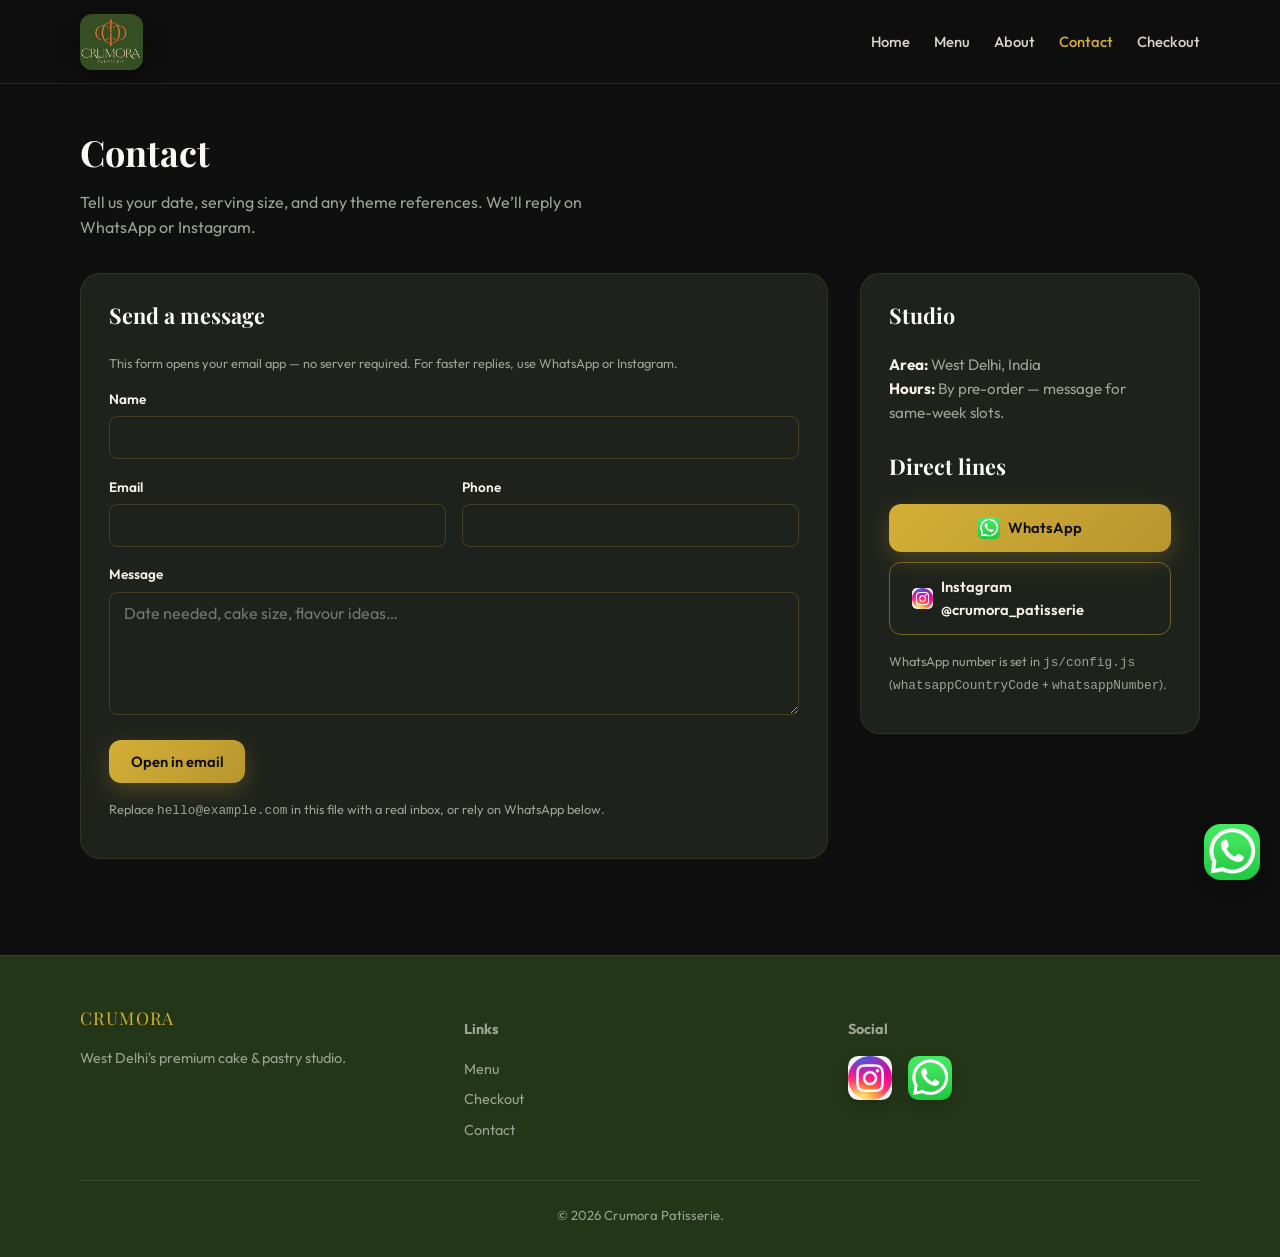
==== contact.html @ d4b68cb6 "second commit" ====
<!DOCTYPE html>
<html lang="en">
  <head>
    <meta charset="utf-8" />
    <meta name="viewport" content="width=device-width, initial-scale=1" />
    <title>Contact — Crumora Patisserie</title>
    <meta name="description" content="Contact Crumora Patisserie — West Delhi cake studio." />
    <link rel="preconnect" href="https://fonts.googleapis.com" />
    <link rel="preconnect" href="https://fonts.gstatic.com" crossorigin />
    <link
      href="https://fonts.googleapis.com/css2?family=Outfit:wght@400;500;600;700&family=Playfair+Display:wght@500;600;700&display=swap"
      rel="stylesheet"
    />
    <link rel="stylesheet" href="css/styles.css" />
  </head>
  <body>
    <a class="skip-link" href="#main">Skip to content</a>

    <header class="site-header">
      <div class="container header-inner">
        <a class="logo logo--brand" href="index.html"
          ><img src="assets/logo-brand.png" alt="Crumora Patisserie" width="180" height="180"
        /></a>
        <button type="button" class="nav-toggle" data-nav-toggle aria-expanded="false" aria-controls="site-nav">
          Menu
        </button>
        <nav id="site-nav" class="nav" data-nav aria-label="Main">
          <ul class="nav-list">
            <li><a href="index.html">Home</a></li>
            <li><a href="menu.html">Menu</a></li>
            <li><a href="about.html">About</a></li>
            <li><a href="contact.html" aria-current="page">Contact</a></li>
            <li>
              <a href="payment.html">Checkout <span class="cart-badge" data-cart-count></span></a>
            </li>
          </ul>
        </nav>
      </div>
    </header>

    <main id="main">
      <section class="section" style="padding-top: 2.5rem">
        <div class="container">
          <h1 class="section-title">Contact</h1>
          <p class="section-intro">
            Tell us your date, serving size, and any theme references. We’ll reply on WhatsApp or Instagram.
          </p>

          <div class="payment-layout">
            <div class="panel">
              <h2>Send a message</h2>
              <p class="form-hint" style="margin-bottom: 1rem">
                This form opens your email app — no server required. For faster replies, use WhatsApp or Instagram.
              </p>
              <form
                action="mailto:hello@example.com"
                method="get"
                enctype="text/plain"
                id="contact-form"
              >
                <div class="form-group">
                  <label for="c-name">Name</label>
                  <input id="c-name" name="name" type="text" required autocomplete="name" />
                </div>
                <div class="form-row">
                  <div class="form-group">
                    <label for="c-email">Email</label>
                    <input id="c-email" name="email" type="email" autocomplete="email" />
                  </div>
                  <div class="form-group">
                    <label for="c-phone">Phone</label>
                    <input id="c-phone" name="phone" type="tel" autocomplete="tel" />
                  </div>
                </div>
                <div class="form-group">
                  <label for="c-msg">Message</label>
                  <textarea id="c-msg" name="body" rows="5" required placeholder="Date needed, cake size, flavour ideas…"></textarea>
                </div>
                <button type="submit" class="btn btn-primary">Open in email</button>
              </form>
              <p class="form-hint" style="margin-top: 1rem">
                Replace <code>hello@example.com</code> in this file with a real inbox, or rely on WhatsApp below.
              </p>
            </div>

            <div class="panel">
              <h2>Studio</h2>
              <p style="color: var(--muted); font-size: 0.95rem; margin-top: 0">
                <strong style="color: var(--cream)">Area:</strong> West Delhi, India<br />
                <strong style="color: var(--cream)">Hours:</strong> By pre-order — message for same-week slots.
              </p>
              <h2 style="margin-top: 1.5rem">Direct lines</h2>
              <a
                class="btn btn-primary btn-block btn-with-icon"
                href="#"
                id="contact-wa"
                target="_blank"
                rel="noopener noreferrer"
                ><img src="assets/icon-whatsapp.png" alt="" width="28" height="28" /> WhatsApp</a
              >
              <a
                class="btn btn-ghost btn-block btn-with-icon"
                style="margin-top: 0.65rem"
                href="https://www.instagram.com/crumora_patisserie/"
                target="_blank"
                rel="noopener noreferrer"
                ><img src="assets/icon-instagram.png" alt="" width="28" height="28" /> Instagram @crumora_patisserie</a
              >
              <p class="form-hint" style="margin-top: 1rem">
                WhatsApp number is set in <code>js/config.js</code> (<code>whatsappCountryCode</code> +
                <code>whatsappNumber</code>).
              </p>
            </div>
          </div>
        </div>
      </section>
    </main>

    <footer class="site-footer">
      <div class="container footer-grid">
        <div class="footer-col">
          <div class="footer-brand">Crumora</div>
          <p>West Delhi's premium cake &amp; pastry studio.</p>
        </div>
        <div class="footer-col">
          <p><strong>Links</strong></p>
          <a href="menu.html">Menu</a><br />
          <a href="payment.html">Checkout</a><br />
          <a href="contact.html">Contact</a>
        </div>
        <div class="footer-col">
          <p><strong>Social</strong></p>
          <div class="social-row">
            <a
              class="social-icon"
              href="https://www.instagram.com/crumora_patisserie/"
              target="_blank"
              rel="noopener noreferrer"
              aria-label="Instagram"
              ><img src="assets/icon-instagram.png" alt="" width="96" height="96"
            /></a>
            <a class="social-icon" href="#" data-wa-float-footer aria-label="WhatsApp"
              ><img src="assets/icon-whatsapp.png" alt="" width="96" height="96"
            /></a>
          </div>
        </div>
      </div>
      <div class="container footer-bottom">
        © <span data-year></span> Crumora Patisserie.
      </div>
    </footer>

    <a class="wa-float" href="#" data-wa-float aria-label="WhatsApp">
      <img src="assets/icon-whatsapp.png" alt="" width="112" height="112" />
    </a>
    <div class="toast" data-toast role="status" aria-live="polite"></div>

    <script src="js/config.js"></script>
    <script src="js/cart.js"></script>
    <script src="js/main.js"></script>
    <script>
      document.querySelector("[data-year]").textContent = new Date().getFullYear();
      (function () {
        var cfg = window.CRUMORA_CONFIG || {};
        var cc = String(cfg.whatsappCountryCode || "91").replace(/\D/g, "");
        var num = String(cfg.whatsappNumber || "").replace(/\D/g, "");
        var href = "https://wa.me/" + cc + num;
        var f = document.querySelector("[data-wa-float-footer]");
        if (f) f.setAttribute("href", href);
        var cw = document.getElementById("contact-wa");
        if (cw) cw.setAttribute("href", href);
      })();
    </script>
  </body>
</html>
---- css/styles.css ----
/* Crumora Patisserie — static frontend for GitHub Pages */
:root {
  --olive: #354a21;
  --olive-light: #4a6230;
  --olive-dark: #243618;
  --gold: #d4af37;
  --gold-dim: #b8962e;
  --cream: #f5f0e8;
  --ink: #0f0f0f;
  --surface: #161816;
  --surface-2: #1e221c;
  --muted: #9aa395;
  --white: #faf9f6;
  --danger: #c44;
  --radius: 12px;
  --radius-lg: 20px;
  --shadow: 0 18px 50px rgba(0, 0, 0, 0.45);
  --font-serif: "Playfair Display", Georgia, serif;
  --font-sans: "Outfit", system-ui, sans-serif;
}

*,
*::before,
*::after {
  box-sizing: border-box;
}

html {
  scroll-behavior: smooth;
}

body {
  margin: 0;
  font-family: var(--font-sans);
  font-size: 1rem;
  line-height: 1.6;
  color: var(--cream);
  background: var(--ink);
  min-height: 100vh;
}

img {
  max-width: 100%;
  height: auto;
  display: block;
}

a {
  color: var(--gold);
  text-decoration: none;
}

a:hover {
  text-decoration: underline;
}

.skip-link {
  position: absolute;
  left: -9999px;
  top: 0;
  background: var(--gold);
  color: var(--ink);
  padding: 0.5rem 1rem;
  z-index: 9999;
}

.skip-link:focus {
  left: 0;
}

.container {
  width: min(1120px, 92vw);
  margin-inline: auto;
}

/* Header */
.site-header {
  position: sticky;
  top: 0;
  z-index: 100;
  background: linear-gradient(180deg, rgba(15, 15, 15, 0.98), rgba(15, 15, 15, 0.92));
  border-bottom: 1px solid rgba(212, 175, 55, 0.15);
  backdrop-filter: blur(10px);
}

.header-inner {
  display: flex;
  align-items: center;
  justify-content: space-between;
  gap: 1rem;
  padding: 0.85rem 0;
}

.logo {
  font-family: var(--font-serif);
  font-weight: 600;
  font-size: 1.15rem;
  letter-spacing: 0.12em;
  text-transform: uppercase;
  color: var(--cream);
  text-decoration: none;
}

.logo span {
  color: var(--gold);
}

.logo:hover {
  text-decoration: none;
  color: var(--gold);
}

.logo--brand img {
  height: clamp(44px, 9vw, 56px);
  width: auto;
  display: block;
  border-radius: 12px;
  box-shadow: 0 4px 24px rgba(0, 0, 0, 0.35);
}

.logo.logo--brand:hover {
  color: inherit;
}

.logo.logo--brand:hover img {
  opacity: 0.9;
}

.nav-toggle {
  display: none;
  background: transparent;
  border: 1px solid rgba(212, 175, 55, 0.4);
  color: var(--cream);
  padding: 0.45rem 0.65rem;
  border-radius: 8px;
  cursor: pointer;
  font-size: 0.85rem;
}

.nav-list {
  display: flex;
  flex-wrap: wrap;
  align-items: center;
  gap: 0.25rem 1.5rem;
  list-style: none;
  margin: 0;
  padding: 0;
}

.nav-list a {
  color: var(--cream);
  font-size: 0.92rem;
  font-weight: 500;
  text-decoration: none;
  opacity: 0.88;
}

.nav-list a:hover,
.nav-list a[aria-current="page"] {
  color: var(--gold);
  opacity: 1;
  text-decoration: none;
}

.cart-badge {
  display: inline-flex;
  align-items: center;
  justify-content: center;
  min-width: 1.35rem;
  height: 1.35rem;
  padding: 0 0.35rem;
  margin-left: 0.35rem;
  font-size: 0.7rem;
  font-weight: 700;
  background: var(--gold);
  color: var(--ink);
  border-radius: 999px;
  vertical-align: middle;
}

.cart-badge:empty,
.cart-badge[data-count="0"] {
  display: none;
}

@media (max-width: 768px) {
  .nav-toggle {
    display: block;
  }

  .nav {
    position: absolute;
    top: 100%;
    left: 0;
    right: 0;
    background: var(--surface);
    border-bottom: 1px solid rgba(212, 175, 55, 0.12);
    max-height: 0;
    overflow: hidden;
    transition: max-height 0.35s ease;
  }

  .nav.is-open {
    max-height: 320px;
  }

  .nav-list {
    flex-direction: column;
    align-items: stretch;
    padding: 1rem 1.25rem 1.25rem;
    gap: 0;
  }

  .nav-list li {
    border-bottom: 1px solid rgba(255, 255, 255, 0.06);
  }

  .nav-list a {
    display: block;
    padding: 0.75rem 0;
  }
}

/* Hero */
.hero {
  position: relative;
  min-height: min(78vh, 640px);
  display: flex;
  align-items: flex-end;
  padding: 4rem 0 3.5rem;
  overflow: hidden;
}

.hero-bg {
  position: absolute;
  inset: 0;
  background: var(--olive-dark) center / cover no-repeat;
  z-index: 0;
}

.hero-bg::after {
  content: "";
  position: absolute;
  inset: 0;
  background: linear-gradient(
    105deg,
    rgba(15, 15, 15, 0.92) 0%,
    rgba(15, 15, 15, 0.55) 45%,
    rgba(53, 74, 33, 0.35) 100%
  );
}

.hero .container {
  position: relative;
  z-index: 1;
}

.hero-eyebrow {
  font-size: 0.8rem;
  letter-spacing: 0.2em;
  text-transform: uppercase;
  color: var(--gold);
  margin-bottom: 0.75rem;
}

.hero h1 {
  font-family: var(--font-serif);
  font-weight: 600;
  font-size: clamp(2.25rem, 5vw, 3.5rem);
  line-height: 1.15;
  margin: 0 0 1rem;
  color: var(--white);
  max-width: 14ch;
}

.hero-lead {
  font-size: 1.05rem;
  color: var(--muted);
  max-width: 36ch;
  margin-bottom: 1.75rem;
}

.hero-cta {
  display: flex;
  flex-wrap: wrap;
  gap: 0.75rem;
}

/* Buttons */
.btn {
  display: inline-flex;
  align-items: center;
  justify-content: center;
  gap: 0.5rem;
  padding: 0.75rem 1.35rem;
  font-family: var(--font-sans);
  font-size: 0.92rem;
  font-weight: 600;
  border-radius: var(--radius);
  border: none;
  cursor: pointer;
  text-decoration: none;
  transition: transform 0.15s ease, box-shadow 0.15s ease, background 0.15s ease;
}

.btn:hover {
  text-decoration: none;
  transform: translateY(-1px);
}

.btn-primary {
  background: linear-gradient(135deg, var(--gold), var(--gold-dim));
  color: var(--ink);
  box-shadow: 0 8px 24px rgba(212, 175, 55, 0.25);
}

.btn-primary:hover {
  box-shadow: 0 10px 28px rgba(212, 175, 55, 0.35);
}

.btn-ghost {
  background: transparent;
  color: var(--cream);
  border: 1px solid rgba(212, 175, 55, 0.45);
}

.btn-ghost:hover {
  border-color: var(--gold);
  color: var(--gold);
}

.btn-block {
  width: 100%;
}

.btn-with-icon img {
  width: 1.35rem;
  height: 1.35rem;
  flex-shrink: 0;
  border-radius: 0.3rem;
  object-fit: cover;
}

.btn:disabled {
  opacity: 0.5;
  cursor: not-allowed;
  transform: none;
}

/* Sections */
.section {
  padding: 4rem 0;
}

.section-alt {
  background: var(--surface);
}

.section-title {
  font-family: var(--font-serif);
  font-size: clamp(1.75rem, 3vw, 2.25rem);
  margin: 0 0 0.5rem;
  color: var(--white);
}

.section-intro {
  color: var(--muted);
  margin: 0 0 2rem;
  max-width: 50ch;
}

/* Cards grid */
.card-grid {
  display: grid;
  grid-template-columns: repeat(auto-fill, minmax(260px, 1fr));
  gap: 1.5rem;
}

.card {
  background: var(--surface-2);
  border-radius: var(--radius-lg);
  overflow: hidden;
  border: 1px solid rgba(212, 175, 55, 0.1);
  transition: border-color 0.2s ease, transform 0.2s ease;
}

.card:hover {
  border-color: rgba(212, 175, 55, 0.28);
  transform: translateY(-3px);
}

.card-img {
  aspect-ratio: 4 / 3;
  background: var(--olive-dark);
  object-fit: cover;
  width: 100%;
}

.card-body {
  padding: 1.25rem 1.35rem 1.5rem;
}

.card-body h3 {
  font-family: var(--font-serif);
  font-size: 1.25rem;
  margin: 0 0 0.35rem;
  color: var(--white);
}

.card-body p {
  margin: 0 0 1rem;
  font-size: 0.92rem;
  color: var(--muted);
}

.card-footer {
  display: flex;
  align-items: center;
  justify-content: space-between;
  gap: 0.75rem;
  flex-wrap: wrap;
}

.price {
  font-weight: 700;
  color: var(--gold);
  font-size: 1.1rem;
}

/* Split */
.split {
  display: grid;
  grid-template-columns: 1fr 1fr;
  gap: 2.5rem;
  align-items: center;
}

@media (max-width: 860px) {
  .split {
    grid-template-columns: 1fr;
  }
}

.split-img {
  border-radius: var(--radius-lg);
  border: 1px solid rgba(212, 175, 55, 0.15);
  box-shadow: var(--shadow);
}

.prose p {
  color: var(--muted);
}

.prose ul {
  color: var(--muted);
  padding-left: 1.25rem;
}

/* Forms */
.form-group {
  margin-bottom: 1.1rem;
}

.form-group label {
  display: block;
  font-size: 0.85rem;
  font-weight: 600;
  margin-bottom: 0.35rem;
  color: var(--cream);
}

.form-group input,
.form-group textarea,
.form-group select {
  width: 100%;
  padding: 0.65rem 0.85rem;
  font-family: var(--font-sans);
  font-size: 1rem;
  border: 1px solid rgba(212, 175, 55, 0.2);
  border-radius: 8px;
  background: var(--surface-2);
  color: var(--cream);
}

.form-group input:focus,
.form-group textarea:focus,
.form-group select:focus {
  outline: 2px solid var(--gold);
  outline-offset: 2px;
}

.form-row {
  display: grid;
  grid-template-columns: 1fr 1fr;
  gap: 1rem;
}

@media (max-width: 560px) {
  .form-row {
    grid-template-columns: 1fr;
  }
}

.form-hint {
  font-size: 0.8rem;
  color: var(--muted);
  margin-top: 0.35rem;
}

/* Payment layout */
.payment-layout {
  display: grid;
  grid-template-columns: 1fr 340px;
  gap: 2rem;
  align-items: start;
}

@media (max-width: 900px) {
  .payment-layout {
    grid-template-columns: 1fr;
  }
}

.panel {
  background: var(--surface-2);
  border-radius: var(--radius-lg);
  padding: 1.5rem 1.75rem;
  border: 1px solid rgba(212, 175, 55, 0.12);
}

.panel h2 {
  font-family: var(--font-serif);
  font-size: 1.35rem;
  margin: 0 0 1.25rem;
  color: var(--white);
}

.order-line {
  display: flex;
  justify-content: space-between;
  gap: 1rem;
  padding: 0.65rem 0;
  border-bottom: 1px solid rgba(255, 255, 255, 0.06);
  font-size: 0.95rem;
}

.order-line:last-of-type {
  border-bottom: none;
}

.order-total {
  display: flex;
  justify-content: space-between;
  font-weight: 700;
  font-size: 1.15rem;
  margin-top: 1rem;
  padding-top: 1rem;
  border-top: 1px solid rgba(212, 175, 55, 0.25);
  color: var(--gold);
}

.demo-banner {
  background: rgba(212, 175, 55, 0.12);
  border: 1px dashed rgba(212, 175, 55, 0.45);
  border-radius: var(--radius);
  padding: 0.85rem 1rem;
  font-size: 0.88rem;
  color: var(--cream);
  margin-bottom: 1.25rem;
}

/* Footer */
.site-footer {
  background: var(--olive-dark);
  padding: 3rem 0 2rem;
  margin-top: 2rem;
  border-top: 1px solid rgba(212, 175, 55, 0.15);
}

.footer-grid {
  display: grid;
  grid-template-columns: repeat(auto-fit, minmax(200px, 1fr));
  gap: 2rem;
}

.footer-brand {
  font-family: var(--font-serif);
  font-size: 1.1rem;
  letter-spacing: 0.08em;
  text-transform: uppercase;
  color: var(--gold);
  margin-bottom: 0.5rem;
}

.footer-col p,
.footer-col a {
  font-size: 0.9rem;
  color: var(--muted);
}

.footer-col a {
  display: inline-block;
  margin-bottom: 0.35rem;
}

.social-row {
  display: flex;
  gap: 1rem;
  margin-top: 0.75rem;
}

.social-row a {
  display: inline-flex;
  align-items: center;
  justify-content: center;
  width: 2.5rem;
  height: 2.5rem;
  border-radius: 50%;
  background: rgba(212, 175, 55, 0.12);
  color: var(--gold);
  text-decoration: none;
}

.social-row a:hover {
  background: var(--gold);
  color: var(--ink);
}

.social-row a.social-icon {
  width: 2.75rem;
  height: 2.75rem;
  padding: 0;
  border-radius: 0.65rem;
  background: transparent;
  overflow: hidden;
  box-shadow: 0 4px 14px rgba(0, 0, 0, 0.2);
  transition: transform 0.2s ease, box-shadow 0.2s ease;
}

.social-row a.social-icon:hover {
  background: transparent;
  transform: scale(1.06);
  box-shadow: 0 6px 20px rgba(0, 0, 0, 0.28);
}

.social-row a.social-icon img {
  width: 100%;
  height: 100%;
  object-fit: cover;
  display: block;
}

.footer-bottom {
  margin-top: 2rem;
  padding-top: 1.5rem;
  border-top: 1px solid rgba(255, 255, 255, 0.08);
  font-size: 0.82rem;
  color: var(--muted);
  text-align: center;
}

/* WhatsApp float (official-style asset includes green tile) */
.wa-float {
  position: fixed;
  right: 1.25rem;
  bottom: 1.25rem;
  z-index: 200;
  display: flex;
  align-items: center;
  justify-content: center;
  width: auto;
  height: auto;
  padding: 0;
  border-radius: 1.05rem;
  background: transparent;
  color: inherit;
  box-shadow: none;
  text-decoration: none;
  transition: transform 0.2s ease;
  filter: drop-shadow(0 10px 24px rgba(0, 0, 0, 0.35));
}

.wa-float:hover {
  transform: scale(1.06);
  text-decoration: none;
}

.wa-float img {
  width: 3.5rem;
  height: 3.5rem;
  display: block;
  border-radius: 1.05rem;
}

/* Toast / modal */
.toast {
  position: fixed;
  bottom: 5.5rem;
  left: 50%;
  transform: translateX(-50%) translateY(120%);
  background: var(--surface-2);
  color: var(--cream);
  padding: 0.85rem 1.25rem;
  border-radius: var(--radius);
  border: 1px solid rgba(212, 175, 55, 0.3);
  box-shadow: var(--shadow);
  z-index: 300;
  opacity: 0;
  transition: transform 0.35s ease, opacity 0.35s ease;
  max-width: min(90vw, 360px);
  text-align: center;
  font-size: 0.92rem;
}

.toast.is-visible {
  transform: translateX(-50%) translateY(0);
  opacity: 1;
}

.empty-state {
  text-align: center;
  padding: 3rem 1rem;
  color: var(--muted);
}

.empty-state a {
  font-weight: 600;
}

/* Homepage — gooey cookie photo background + brand logo (header) */
html:has(.page-home) {
  background-color: #120f0c;
}

.page-home {
  color: #f5f0e8;
  background-color: #1a1510;
  background-image:
    linear-gradient(
      160deg,
      rgba(12, 9, 7, 0.82) 0%,
      rgba(18, 14, 11, 0.42) 42%,
      rgba(10, 8, 6, 0.78) 100%
    ),
    url("../assets/background-cookie.png");
  background-size: cover;
  background-position: center;
  background-attachment: fixed;
  background-repeat: no-repeat;
}

.page-home .site-header {
  background: rgba(18, 15, 12, 0.88);
  backdrop-filter: blur(14px);
  -webkit-backdrop-filter: blur(14px);
  border-bottom-color: rgba(212, 175, 55, 0.2);
}

.page-home .nav-list a {
  color: rgba(250, 248, 244, 0.92);
}

.page-home .nav-list a:hover,
.page-home .nav-list a[aria-current="page"] {
  color: var(--gold);
}

.page-home .nav-toggle {
  border-color: rgba(212, 175, 55, 0.45);
  color: var(--cream);
}

.page-home .nav {
  background: rgba(22, 18, 15, 0.98);
  border-bottom-color: rgba(212, 175, 55, 0.12);
}

.page-home .nav-list li {
  border-bottom-color: rgba(255, 255, 255, 0.06);
}

.page-home .cart-badge {
  background: var(--gold);
  color: var(--ink);
}

.page-home .hero-home .hero-bg--cookie {
  background: transparent;
}

.page-home .hero-home .hero-bg--cookie::after {
  background: linear-gradient(
    180deg,
    rgba(0, 0, 0, 0.08) 0%,
    transparent 36%,
    rgba(8, 6, 5, 0.88) 100%
  );
}

.page-home .hero-eyebrow {
  color: var(--gold);
}

.page-home .hero h1 {
  color: var(--white);
  text-shadow: 0 2px 28px rgba(0, 0, 0, 0.5);
}

.page-home .hero-lead {
  color: rgba(245, 238, 228, 0.9);
  text-shadow: 0 1px 18px rgba(0, 0, 0, 0.4);
}

.page-home .btn-ghost {
  color: #fefcf8;
  border-color: rgba(255, 255, 255, 0.42);
}

.page-home .btn-ghost:hover {
  border-color: var(--gold);
  color: var(--gold);
}

.page-home .section-title {
  color: #fefcf8;
}

.page-home .section-intro {
  color: rgba(220, 214, 204, 0.92);
}

.page-home .section {
  background: rgba(14, 12, 10, 0.72);
  backdrop-filter: blur(10px);
  -webkit-backdrop-filter: blur(10px);
}

.page-home .section-alt {
  background: rgba(10, 8, 7, 0.78);
  backdrop-filter: blur(10px);
  -webkit-backdrop-filter: blur(10px);
}

.page-home .card {
  background: rgba(255, 253, 249, 0.97);
  border-color: rgba(59, 77, 43, 0.12);
  box-shadow: 0 16px 48px rgba(0, 0, 0, 0.38);
}

.page-home .card:hover {
  border-color: rgba(212, 175, 55, 0.38);
}

.page-home .card-body h3 {
  color: #1f1c17;
}

.page-home .card-body p {
  color: #5a554c;
}

.page-home .prose p,
.page-home .prose ul {
  color: rgba(220, 214, 204, 0.92);
}

.page-home .split-img {
  border-color: rgba(212, 175, 55, 0.22);
  box-shadow: 0 24px 60px rgba(0, 0, 0, 0.45);
}

.page-home .site-footer {
  margin-top: 0;
}
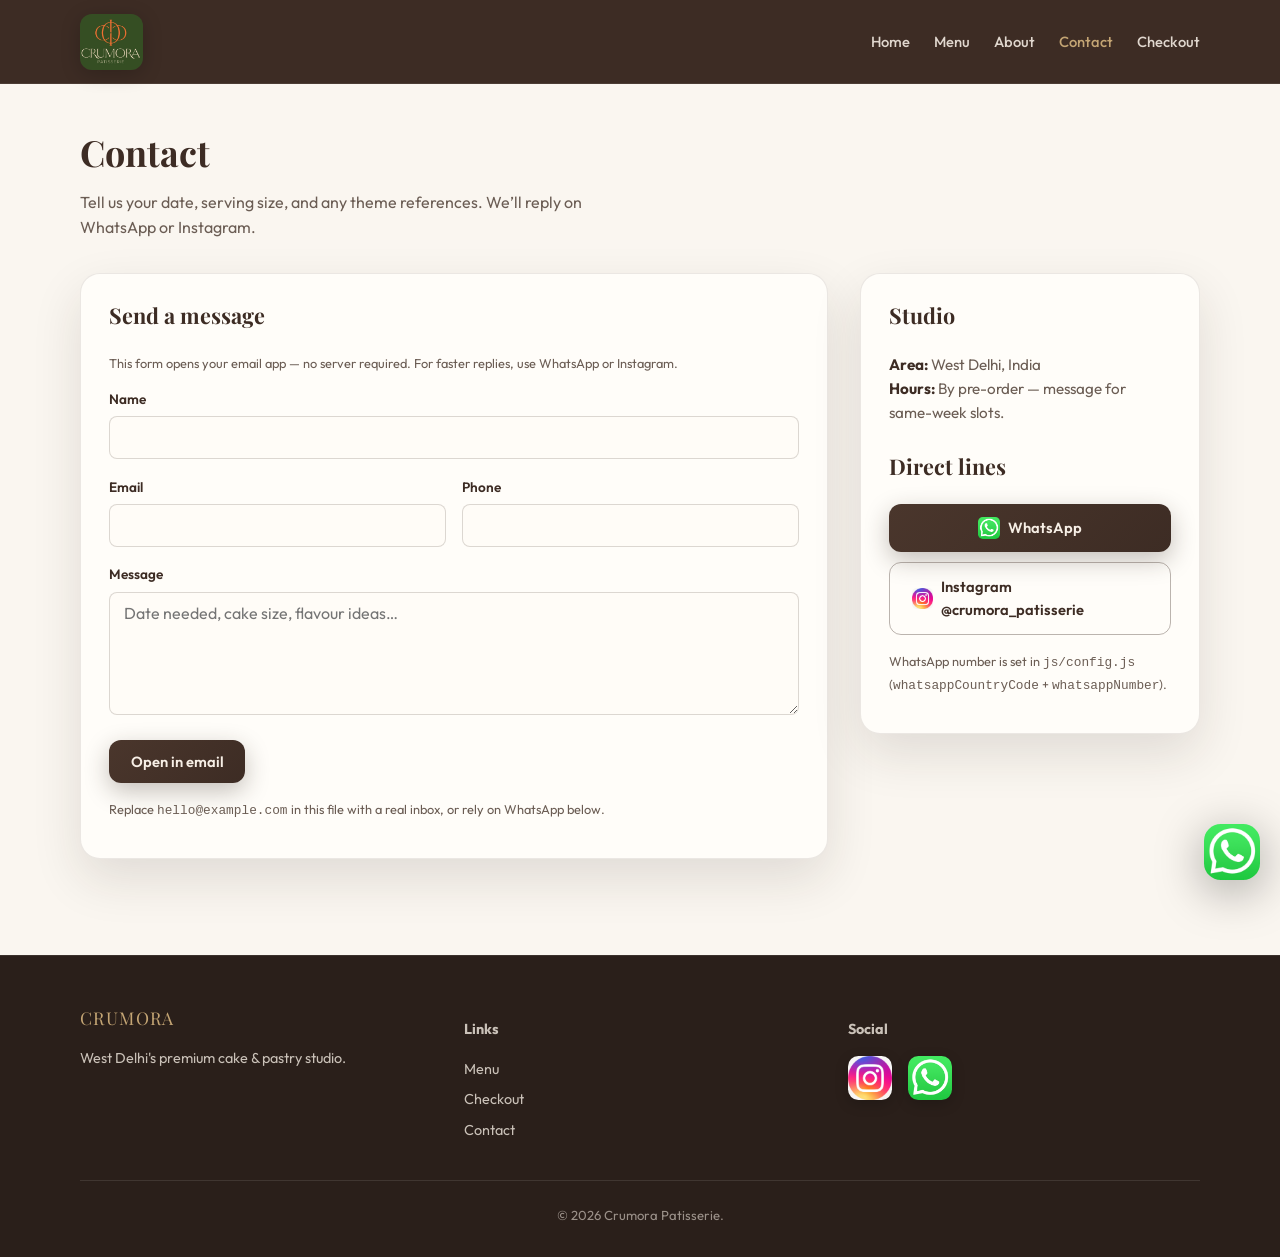
==== commit bbc4ba9a: "3rd commit" ====
--- a/contact.html
+++ b/contact.html
@@ -86,8 +86,8 @@
             <div class="panel">
               <h2>Studio</h2>
               <p style="color: var(--muted); font-size: 0.95rem; margin-top: 0">
-                <strong style="color: var(--cream)">Area:</strong> West Delhi, India<br />
-                <strong style="color: var(--cream)">Hours:</strong> By pre-order — message for same-week slots.
+                <strong style="color: var(--chocolate)">Area:</strong> West Delhi, India<br />
+                <strong style="color: var(--chocolate)">Hours:</strong> By pre-order — message for same-week slots.
               </p>
               <h2 style="margin-top: 1.5rem">Direct lines</h2>
               <a
--- a/css/styles.css
+++ b/css/styles.css
@@ -1,20 +1,28 @@
-/* Crumora Patisserie — static frontend for GitHub Pages */
+/* Crumora Patisserie — organic luxury: chocolate brown, warm cream, muted gold */
 :root {
-  --olive: #354a21;
-  --olive-light: #4a6230;
-  --olive-dark: #243618;
-  --gold: #d4af37;
-  --gold-dim: #b8962e;
-  --cream: #f5f0e8;
-  --ink: #0f0f0f;
-  --surface: #161816;
-  --surface-2: #1e221c;
-  --muted: #9aa395;
-  --white: #faf9f6;
-  --danger: #c44;
+  --chocolate: #3d2c24;
+  --chocolate-deep: #2a1f1a;
+  --chocolate-rich: #4a362c;
+  --cream: #f7efe6;
+  --cream-warm: #faf6f0;
+  --cream-card: #fffdf9;
+  --taupe: #5c4f47;
+  --gold: #c4a574;
+  --gold-dim: #a88b5e;
+  --white: #fffcf7;
+  --ink: #1a1411;
+  --olive: var(--chocolate);
+  --olive-light: #5c483e;
+  --olive-dark: var(--chocolate-deep);
+  --surface: #efe6dc;
+  --surface-2: #e5dbd0;
+  --muted: #6b5d54;
+  --muted-soft: #8a7b72;
+  --danger: #b54a4a;
   --radius: 12px;
   --radius-lg: 20px;
-  --shadow: 0 18px 50px rgba(0, 0, 0, 0.45);
+  --shadow: 0 20px 50px rgba(42, 31, 26, 0.12);
+  --shadow-deep: 0 18px 48px rgba(0, 0, 0, 0.35);
   --font-serif: "Playfair Display", Georgia, serif;
   --font-sans: "Outfit", system-ui, sans-serif;
 }
@@ -34,8 +42,8 @@
   font-family: var(--font-sans);
   font-size: 1rem;
   line-height: 1.6;
-  color: var(--cream);
-  background: var(--ink);
+  color: var(--taupe);
+  background: var(--cream-warm);
   min-height: 100vh;
 }
 
@@ -46,7 +54,7 @@
 }
 
 a {
-  color: var(--gold);
+  color: var(--chocolate-rich);
   text-decoration: none;
 }
 
@@ -58,8 +66,8 @@
   position: absolute;
   left: -9999px;
   top: 0;
-  background: var(--gold);
-  color: var(--ink);
+  background: var(--chocolate);
+  color: var(--cream);
   padding: 0.5rem 1rem;
   z-index: 9999;
 }
@@ -78,8 +86,8 @@
   position: sticky;
   top: 0;
   z-index: 100;
-  background: linear-gradient(180deg, rgba(15, 15, 15, 0.98), rgba(15, 15, 15, 0.92));
-  border-bottom: 1px solid rgba(212, 175, 55, 0.15);
+  background: var(--chocolate);
+  border-bottom: 1px solid rgba(255, 252, 247, 0.08);
   backdrop-filter: blur(10px);
 }
 
@@ -115,7 +123,7 @@
   width: auto;
   display: block;
   border-radius: 12px;
-  box-shadow: 0 4px 24px rgba(0, 0, 0, 0.35);
+  box-shadow: 0 4px 20px rgba(0, 0, 0, 0.2);
 }
 
 .logo.logo--brand:hover {
@@ -129,7 +137,7 @@
 .nav-toggle {
   display: none;
   background: transparent;
-  border: 1px solid rgba(212, 175, 55, 0.4);
+  border: 1px solid rgba(247, 239, 230, 0.35);
   color: var(--cream);
   padding: 0.45rem 0.65rem;
   border-radius: 8px;
@@ -173,7 +181,7 @@
   font-size: 0.7rem;
   font-weight: 700;
   background: var(--gold);
-  color: var(--ink);
+  color: var(--chocolate-deep);
   border-radius: 999px;
   vertical-align: middle;
 }
@@ -193,8 +201,8 @@
     top: 100%;
     left: 0;
     right: 0;
-    background: var(--surface);
-    border-bottom: 1px solid rgba(212, 175, 55, 0.12);
+    background: var(--chocolate-deep);
+    border-bottom: 1px solid rgba(255, 252, 247, 0.08);
     max-height: 0;
     overflow: hidden;
     transition: max-height 0.35s ease;
@@ -212,7 +220,7 @@
   }
 
   .nav-list li {
-    border-bottom: 1px solid rgba(255, 255, 255, 0.06);
+    border-bottom: 1px solid rgba(255, 252, 247, 0.06);
   }
 
   .nav-list a {
@@ -234,7 +242,7 @@
 .hero-bg {
   position: absolute;
   inset: 0;
-  background: var(--olive-dark) center / cover no-repeat;
+  background: var(--chocolate-deep) center / cover no-repeat;
   z-index: 0;
 }
 
@@ -244,9 +252,9 @@
   inset: 0;
   background: linear-gradient(
     105deg,
-    rgba(15, 15, 15, 0.92) 0%,
-    rgba(15, 15, 15, 0.55) 45%,
-    rgba(53, 74, 33, 0.35) 100%
+    rgba(42, 31, 26, 0.9) 0%,
+    rgba(42, 31, 26, 0.5) 45%,
+    rgba(61, 44, 36, 0.35) 100%
   );
 }
 
@@ -275,7 +283,7 @@
 
 .hero-lead {
   font-size: 1.05rem;
-  color: var(--muted);
+  color: rgba(247, 239, 230, 0.82);
   max-width: 36ch;
   margin-bottom: 1.75rem;
 }
@@ -309,24 +317,24 @@
 }
 
 .btn-primary {
-  background: linear-gradient(135deg, var(--gold), var(--gold-dim));
-  color: var(--ink);
-  box-shadow: 0 8px 24px rgba(212, 175, 55, 0.25);
+  background: linear-gradient(135deg, var(--chocolate-rich), var(--chocolate));
+  color: var(--cream);
+  box-shadow: 0 8px 24px rgba(42, 31, 26, 0.28);
 }
 
 .btn-primary:hover {
-  box-shadow: 0 10px 28px rgba(212, 175, 55, 0.35);
+  box-shadow: 0 10px 28px rgba(42, 31, 26, 0.36);
 }
 
 .btn-ghost {
   background: transparent;
-  color: var(--cream);
-  border: 1px solid rgba(212, 175, 55, 0.45);
+  color: var(--chocolate);
+  border: 1px solid rgba(61, 44, 36, 0.35);
 }
 
 .btn-ghost:hover {
-  border-color: var(--gold);
-  color: var(--gold);
+  border-color: var(--gold-dim);
+  color: var(--chocolate-rich);
 }
 
 .btn-block {
@@ -360,7 +368,7 @@
   font-family: var(--font-serif);
   font-size: clamp(1.75rem, 3vw, 2.25rem);
   margin: 0 0 0.5rem;
-  color: var(--white);
+  color: var(--chocolate);
 }
 
 .section-intro {
@@ -377,21 +385,23 @@
 }
 
 .card {
-  background: var(--surface-2);
+  background: var(--cream-card);
   border-radius: var(--radius-lg);
   overflow: hidden;
-  border: 1px solid rgba(212, 175, 55, 0.1);
-  transition: border-color 0.2s ease, transform 0.2s ease;
+  border: 1px solid rgba(61, 44, 36, 0.1);
+  box-shadow: var(--shadow);
+  transition: border-color 0.2s ease, transform 0.2s ease, box-shadow 0.2s ease;
 }
 
 .card:hover {
-  border-color: rgba(212, 175, 55, 0.28);
+  border-color: rgba(196, 165, 116, 0.45);
   transform: translateY(-3px);
+  box-shadow: 0 16px 40px rgba(42, 31, 26, 0.12);
 }
 
 .card-img {
   aspect-ratio: 4 / 3;
-  background: var(--olive-dark);
+  background: var(--surface-2);
   object-fit: cover;
   width: 100%;
 }
@@ -404,13 +414,13 @@
   font-family: var(--font-serif);
   font-size: 1.25rem;
   margin: 0 0 0.35rem;
-  color: var(--white);
+  color: var(--chocolate);
 }
 
 .card-body p {
   margin: 0 0 1rem;
   font-size: 0.92rem;
-  color: var(--muted);
+  color: var(--muted-soft);
 }
 
 .card-footer {
@@ -423,7 +433,7 @@
 
 .price {
   font-weight: 700;
-  color: var(--gold);
+  color: var(--chocolate-rich);
   font-size: 1.1rem;
 }
 
@@ -443,7 +453,7 @@
 
 .split-img {
   border-radius: var(--radius-lg);
-  border: 1px solid rgba(212, 175, 55, 0.15);
+  border: 1px solid rgba(61, 44, 36, 0.12);
   box-shadow: var(--shadow);
 }
 
@@ -466,7 +476,7 @@
   font-size: 0.85rem;
   font-weight: 600;
   margin-bottom: 0.35rem;
-  color: var(--cream);
+  color: var(--chocolate);
 }
 
 .form-group input,
@@ -476,10 +486,10 @@
   padding: 0.65rem 0.85rem;
   font-family: var(--font-sans);
   font-size: 1rem;
-  border: 1px solid rgba(212, 175, 55, 0.2);
+  border: 1px solid rgba(61, 44, 36, 0.18);
   border-radius: 8px;
-  background: var(--surface-2);
-  color: var(--cream);
+  background: var(--white);
+  color: var(--ink);
 }
 
 .form-group input:focus,
@@ -522,17 +532,19 @@
 }
 
 .panel {
-  background: var(--surface-2);
+  background: var(--cream-card);
   border-radius: var(--radius-lg);
   padding: 1.5rem 1.75rem;
-  border: 1px solid rgba(212, 175, 55, 0.12);
+  border: 1px solid rgba(61, 44, 36, 0.1);
+  box-shadow: var(--shadow);
+  color: var(--taupe);
 }
 
 .panel h2 {
   font-family: var(--font-serif);
   font-size: 1.35rem;
   margin: 0 0 1.25rem;
-  color: var(--white);
+  color: var(--chocolate);
 }
 
 .order-line {
@@ -540,7 +552,7 @@
   justify-content: space-between;
   gap: 1rem;
   padding: 0.65rem 0;
-  border-bottom: 1px solid rgba(255, 255, 255, 0.06);
+  border-bottom: 1px solid rgba(61, 44, 36, 0.08);
   font-size: 0.95rem;
 }
 
@@ -555,26 +567,26 @@
   font-size: 1.15rem;
   margin-top: 1rem;
   padding-top: 1rem;
-  border-top: 1px solid rgba(212, 175, 55, 0.25);
-  color: var(--gold);
+  border-top: 1px solid rgba(196, 165, 116, 0.5);
+  color: var(--chocolate-rich);
 }
 
 .demo-banner {
-  background: rgba(212, 175, 55, 0.12);
-  border: 1px dashed rgba(212, 175, 55, 0.45);
+  background: rgba(196, 165, 116, 0.15);
+  border: 1px dashed rgba(61, 44, 36, 0.25);
   border-radius: var(--radius);
   padding: 0.85rem 1rem;
   font-size: 0.88rem;
-  color: var(--cream);
+  color: var(--chocolate);
   margin-bottom: 1.25rem;
 }
 
 /* Footer */
 .site-footer {
-  background: var(--olive-dark);
+  background: var(--chocolate-deep);
   padding: 3rem 0 2rem;
   margin-top: 2rem;
-  border-top: 1px solid rgba(212, 175, 55, 0.15);
+  border-top: 1px solid rgba(255, 252, 247, 0.08);
 }
 
 .footer-grid {
@@ -595,12 +607,16 @@
 .footer-col p,
 .footer-col a {
   font-size: 0.9rem;
-  color: var(--muted);
+  color: rgba(247, 239, 230, 0.78);
 }
 
 .footer-col a {
   display: inline-block;
   margin-bottom: 0.35rem;
+}
+
+.footer-col a:hover {
+  color: var(--gold);
 }
 
 .social-row {
@@ -616,14 +632,14 @@
   width: 2.5rem;
   height: 2.5rem;
   border-radius: 50%;
-  background: rgba(212, 175, 55, 0.12);
+  background: rgba(196, 165, 116, 0.2);
   color: var(--gold);
   text-decoration: none;
 }
 
 .social-row a:hover {
   background: var(--gold);
-  color: var(--ink);
+  color: var(--chocolate-deep);
 }
 
 .social-row a.social-icon {
@@ -653,9 +669,9 @@
 .footer-bottom {
   margin-top: 2rem;
   padding-top: 1.5rem;
-  border-top: 1px solid rgba(255, 255, 255, 0.08);
+  border-top: 1px solid rgba(255, 252, 247, 0.1);
   font-size: 0.82rem;
-  color: var(--muted);
+  color: rgba(247, 239, 230, 0.55);
   text-align: center;
 }
 
@@ -698,11 +714,11 @@
   bottom: 5.5rem;
   left: 50%;
   transform: translateX(-50%) translateY(120%);
-  background: var(--surface-2);
-  color: var(--cream);
+  background: var(--cream-card);
+  color: var(--chocolate);
   padding: 0.85rem 1.25rem;
   border-radius: var(--radius);
-  border: 1px solid rgba(212, 175, 55, 0.3);
+  border: 1px solid rgba(61, 44, 36, 0.12);
   box-shadow: var(--shadow);
   z-index: 300;
   opacity: 0;
@@ -727,146 +743,82 @@
   font-weight: 600;
 }
 
-/* Homepage — gooey cookie photo background + brand logo (header) */
+/* Homepage — light layout (no full-bleed photo background) */
 html:has(.page-home) {
-  background-color: #120f0c;
+  background-color: var(--cream-warm);
 }
 
 .page-home {
-  color: #f5f0e8;
-  background-color: #1a1510;
-  background-image:
-    linear-gradient(
-      160deg,
-      rgba(12, 9, 7, 0.82) 0%,
-      rgba(18, 14, 11, 0.42) 42%,
-      rgba(10, 8, 6, 0.78) 100%
-    ),
-    url("../assets/background-cookie.png");
-  background-size: cover;
-  background-position: center;
-  background-attachment: fixed;
-  background-repeat: no-repeat;
-}
-
-.page-home .site-header {
-  background: rgba(18, 15, 12, 0.88);
-  backdrop-filter: blur(14px);
-  -webkit-backdrop-filter: blur(14px);
-  border-bottom-color: rgba(212, 175, 55, 0.2);
-}
-
-.page-home .nav-list a {
-  color: rgba(250, 248, 244, 0.92);
-}
-
-.page-home .nav-list a:hover,
-.page-home .nav-list a[aria-current="page"] {
-  color: var(--gold);
-}
-
-.page-home .nav-toggle {
-  border-color: rgba(212, 175, 55, 0.45);
-  color: var(--cream);
-}
-
-.page-home .nav {
-  background: rgba(22, 18, 15, 0.98);
-  border-bottom-color: rgba(212, 175, 55, 0.12);
-}
-
-.page-home .nav-list li {
-  border-bottom-color: rgba(255, 255, 255, 0.06);
-}
-
-.page-home .cart-badge {
-  background: var(--gold);
-  color: var(--ink);
-}
-
-.page-home .hero-home .hero-bg--cookie {
+  color: var(--taupe);
+  background: var(--cream-warm);
+}
+
+.page-home .hero-home--light {
+  align-items: flex-start;
+  min-height: min(56vh, 540px);
+  padding-top: 3rem;
+  padding-bottom: 3.5rem;
+  background: linear-gradient(168deg, var(--cream-card) 0%, var(--cream-warm) 42%, var(--surface) 100%);
+  border-bottom: 1px solid rgba(61, 44, 36, 0.08);
+}
+
+.page-home .hero-home--light .hero-eyebrow {
+  color: var(--gold-dim);
+}
+
+.page-home .hero-home--light h1 {
+  color: var(--chocolate);
+  text-shadow: none;
+  max-width: 18ch;
+}
+
+.page-home .hero-home--light .hero-lead {
+  color: var(--muted);
+  text-shadow: none;
+}
+
+.page-home .section-title {
+  color: var(--chocolate);
+}
+
+.page-home .section-intro {
+  color: var(--muted);
+}
+
+.page-home .section {
   background: transparent;
 }
 
-.page-home .hero-home .hero-bg--cookie::after {
-  background: linear-gradient(
-    180deg,
-    rgba(0, 0, 0, 0.08) 0%,
-    transparent 36%,
-    rgba(8, 6, 5, 0.88) 100%
-  );
-}
-
-.page-home .hero-eyebrow {
-  color: var(--gold);
-}
-
-.page-home .hero h1 {
-  color: var(--white);
-  text-shadow: 0 2px 28px rgba(0, 0, 0, 0.5);
-}
-
-.page-home .hero-lead {
-  color: rgba(245, 238, 228, 0.9);
-  text-shadow: 0 1px 18px rgba(0, 0, 0, 0.4);
-}
-
-.page-home .btn-ghost {
-  color: #fefcf8;
-  border-color: rgba(255, 255, 255, 0.42);
-}
-
-.page-home .btn-ghost:hover {
-  border-color: var(--gold);
-  color: var(--gold);
-}
-
-.page-home .section-title {
-  color: #fefcf8;
-}
-
-.page-home .section-intro {
-  color: rgba(220, 214, 204, 0.92);
-}
-
-.page-home .section {
-  background: rgba(14, 12, 10, 0.72);
-  backdrop-filter: blur(10px);
-  -webkit-backdrop-filter: blur(10px);
-}
-
 .page-home .section-alt {
-  background: rgba(10, 8, 7, 0.78);
-  backdrop-filter: blur(10px);
-  -webkit-backdrop-filter: blur(10px);
+  background: var(--surface);
 }
 
 .page-home .card {
-  background: rgba(255, 253, 249, 0.97);
-  border-color: rgba(59, 77, 43, 0.12);
-  box-shadow: 0 16px 48px rgba(0, 0, 0, 0.38);
+  background: var(--cream-card);
+  border-color: rgba(61, 44, 36, 0.1);
+  box-shadow: 0 14px 44px rgba(42, 31, 26, 0.14);
 }
 
 .page-home .card:hover {
-  border-color: rgba(212, 175, 55, 0.38);
+  border-color: rgba(196, 165, 116, 0.5);
 }
 
 .page-home .card-body h3 {
-  color: #1f1c17;
+  color: var(--chocolate);
 }
 
 .page-home .card-body p {
-  color: #5a554c;
+  color: var(--muted-soft);
 }
 
 .page-home .prose p,
 .page-home .prose ul {
-  color: rgba(220, 214, 204, 0.92);
+  color: var(--taupe);
 }
 
 .page-home .split-img {
-  border-color: rgba(212, 175, 55, 0.22);
-  box-shadow: 0 24px 60px rgba(0, 0, 0, 0.45);
+  border-color: rgba(61, 44, 36, 0.12);
+  box-shadow: 0 20px 50px rgba(42, 31, 26, 0.18);
 }
 
 .page-home .site-footer {
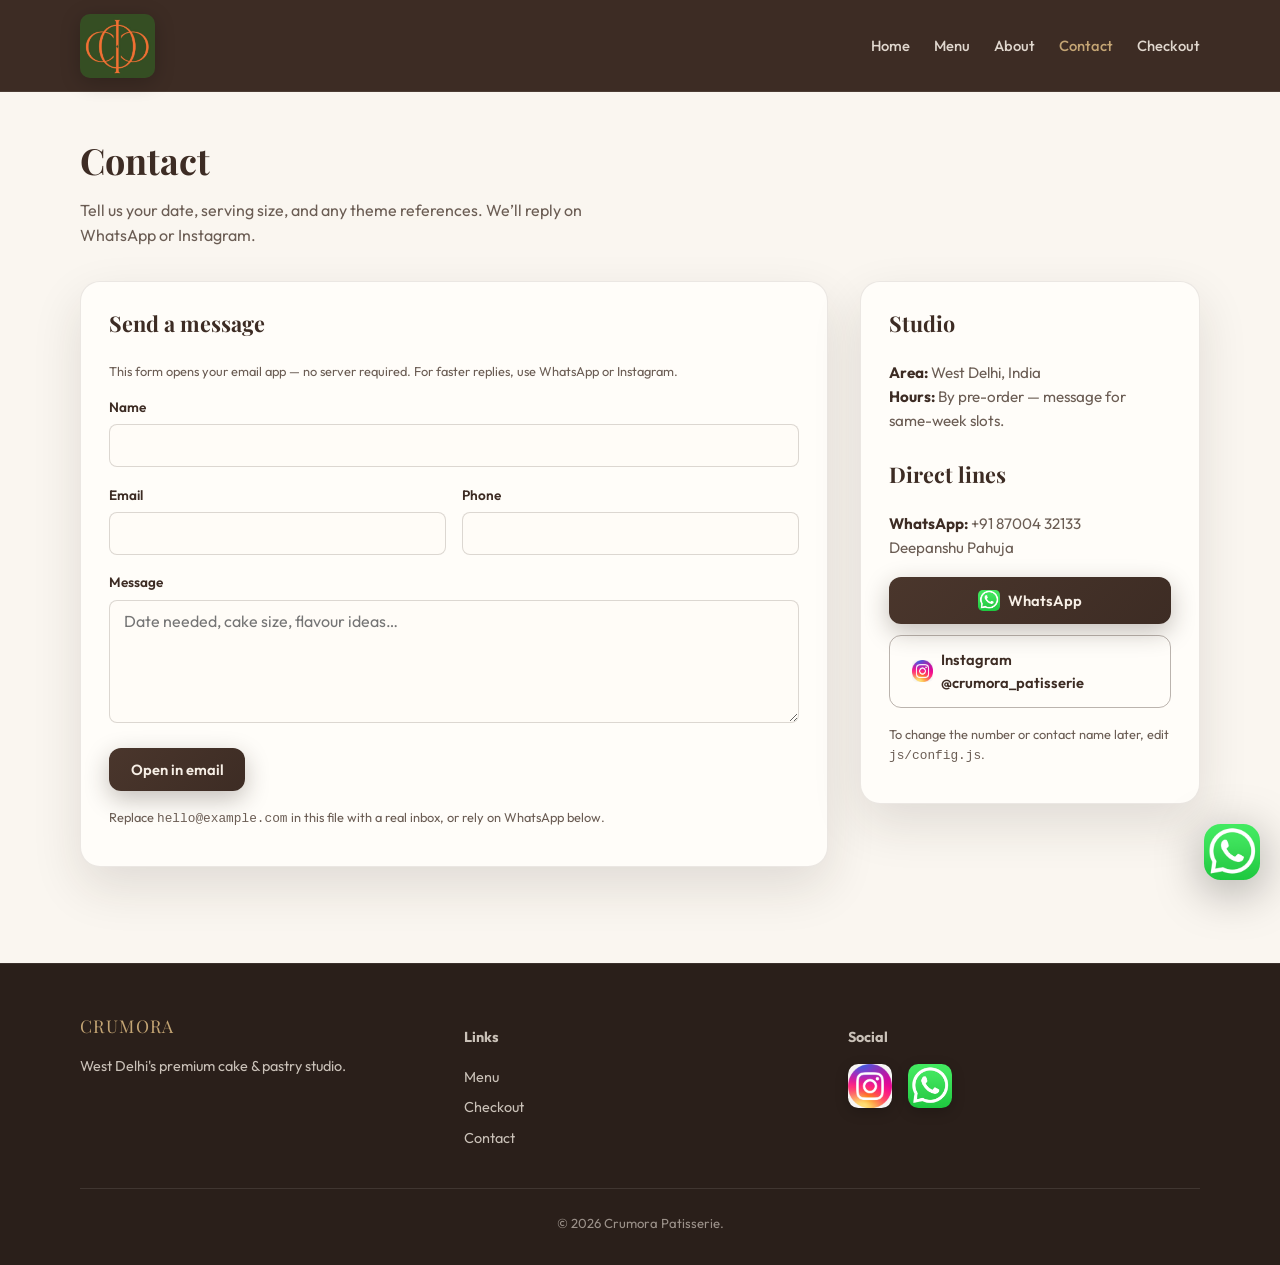
==== commit d7337d12: "whatsapp number added" ====
--- a/contact.html
+++ b/contact.html
@@ -90,6 +90,10 @@
                 <strong style="color: var(--chocolate)">Hours:</strong> By pre-order — message for same-week slots.
               </p>
               <h2 style="margin-top: 1.5rem">Direct lines</h2>
+              <p style="color: var(--muted); font-size: 0.95rem; margin: 0 0 1rem">
+                <strong style="color: var(--chocolate)">WhatsApp:</strong> +91 87004 32133<br />
+                <span>Deepanshu Pahuja</span>
+              </p>
               <a
                 class="btn btn-primary btn-block btn-with-icon"
                 href="#"
@@ -107,8 +111,7 @@
                 ><img src="assets/icon-instagram.png" alt="" width="28" height="28" /> Instagram @crumora_patisserie</a
               >
               <p class="form-hint" style="margin-top: 1rem">
-                WhatsApp number is set in <code>js/config.js</code> (<code>whatsappCountryCode</code> +
-                <code>whatsappNumber</code>).
+                To change the number or contact name later, edit <code>js/config.js</code>.
               </p>
             </div>
           </div>
--- a/css/styles.css
+++ b/css/styles.css
@@ -119,11 +119,11 @@
 }
 
 .logo--brand img {
-  height: clamp(44px, 9vw, 56px);
+  height: clamp(48px, 10vw, 64px);
   width: auto;
   display: block;
-  border-radius: 12px;
-  box-shadow: 0 4px 20px rgba(0, 0, 0, 0.2);
+  border-radius: 10px;
+  box-shadow: 0 4px 20px rgba(0, 0, 0, 0.22);
 }
 
 .logo.logo--brand:hover {
@@ -754,12 +754,46 @@
 }
 
 .page-home .hero-home--light {
+  position: relative;
+  isolation: isolate;
+  overflow: hidden;
   align-items: flex-start;
   min-height: min(56vh, 540px);
   padding-top: 3rem;
   padding-bottom: 3.5rem;
-  background: linear-gradient(168deg, var(--cream-card) 0%, var(--cream-warm) 42%, var(--surface) 100%);
+  background: var(--cream-warm);
   border-bottom: 1px solid rgba(61, 44, 36, 0.08);
+}
+
+/* Single full-bleed cookie photo — cover entire hero bar */
+.page-home .hero-home--light::before {
+  content: "";
+  position: absolute;
+  inset: 0;
+  background: url("../assets/hero-bar-bg.png") center center / cover no-repeat;
+  opacity: 0.38;
+  pointer-events: none;
+  z-index: 0;
+}
+
+.page-home .hero-home--light::after {
+  content: "";
+  position: absolute;
+  inset: 0;
+  background: linear-gradient(
+    105deg,
+    rgba(255, 253, 249, 0.94) 0%,
+    rgba(255, 253, 249, 0.78) 32%,
+    rgba(247, 239, 230, 0.45) 55%,
+    rgba(247, 239, 230, 0.12) 100%
+  );
+  pointer-events: none;
+  z-index: 1;
+}
+
+.page-home .hero-home--light .container {
+  position: relative;
+  z-index: 2;
 }
 
 .page-home .hero-home--light .hero-eyebrow {
